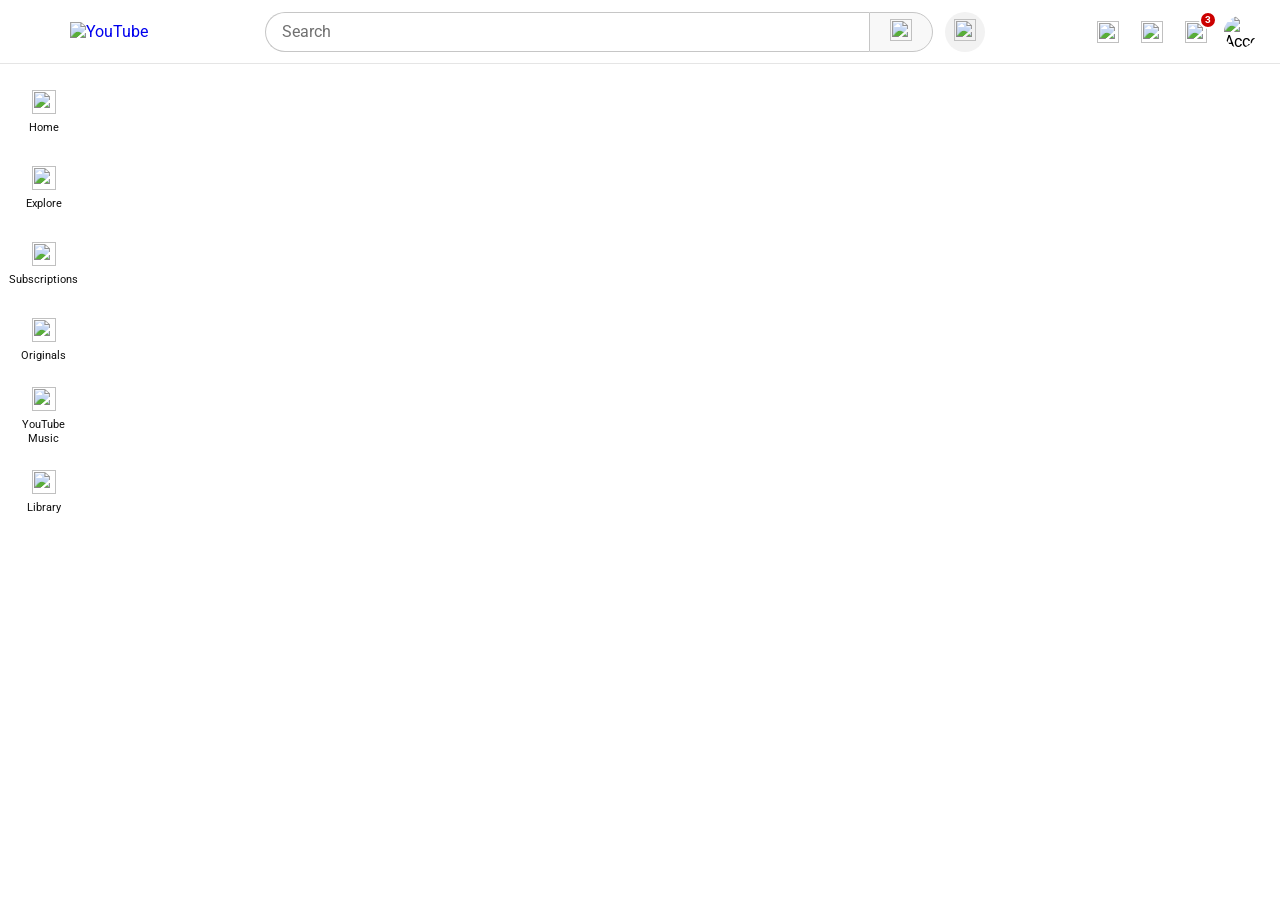
==== index.html @ adae9019 "Add files via upload" ====
<!DOCTYPE html>
<html lang="en">

<head>
    <meta charset="UTF-8">
    <meta name="viewport" content="width=device-width, initial-scale=1.0">

    <title>Youtube Clone</title>

    <link rel="preconnect" href="https://fonts.googleapis.com">
    <link rel="preconnect" href="https://fonts.gstatic.com" crossorigin>

    <link
        href="https://fonts.googleapis.com/css2?family=Roboto:ital,wght@0,100..900;1,100..900&display=swap"
        rel="stylesheet"
    >

    <link rel="stylesheet" href="styles/style.css">
    <link rel="stylesheet" href="styles/header.css">
    <link rel="stylesheet" href="styles/sidebar.css">
    <link rel="stylesheet" href="styles/media.css">
</head>

<body>

    <!-- Header -->
    <header class="header">

        <div class="left-section">
            <button class="icon-button menu-button" type="button" aria-label="Toggle navigation menu" aria-expanded="false">
                <img class="h-menu" src="icons/hamburger-menu.svg" alt="">
            </button>
            <a class="logo-link" href="./" aria-label="YouTube home">
                <span class="logo-desktop"><img class="y-logo" src="icons/youtube-logo.svg" alt="YouTube"></span>
                <span class="logo-mobile" aria-hidden="true"><img src="icons/youtube-logo.svg" alt=""></span>
            </a>
        </div>

        <div class="middle-section">
            <input class="search" type="search" placeholder="Search" aria-label="Search videos" autocomplete="off">

            <button class="y-search" type="button" aria-label="Search">
                <img class="search-logo" src="icons/search.svg" alt="">
            </button>

            <button class="y-voice" type="button" aria-label="Voice search">
                <img class="voice-icon" src="icons/voice-search-icon.svg" alt="">
            </button>
        </div>

        <div class="right-section">

            <button class="header-icon-button" type="button" aria-label="Create">
                <img class="y-upload" src="icons/upload.svg" alt="">
            </button>

            <button class="header-icon-button" type="button" aria-label="YouTube apps">
                <img class="y-app" src="icons/youtube-apps.svg" alt="">
            </button>

            <div class="y-notification-container">
                <button class="header-icon-button notification-button" type="button" aria-label="Notifications">
                    <img class="y-notification" src="icons/notifications.svg" alt="">
                </button>
                <span class="n-count" aria-label="3 unread notifications">3</span>
                <div class="notification-panel" aria-hidden="true">
                    <div class="notification-panel-header">Notifications <button class="mark-read" type="button">Mark all as read</button></div>
                    <div class="notification-item"><strong>New video</strong><span>Your subscriptions have new videos.</span></div>
                    <div class="notification-item"><strong>Welcome back</strong><span>Check out what is trending today.</span></div>
                    <div class="notification-item"><strong>Activity</strong><span>You have 3 new notifications.</span></div>
                </div>
            </div>

            <button class="profile-button" type="button" aria-label="Account">
                <img class="y-user" src="profile/images.png" alt="Account">
            </button>

        </div>

    </header>


    <!-- Sidebar -->
    <aside class="sidebar" aria-label="Primary navigation">

        <a class="sidebar-link" href="./" data-section="Home">
            <img src="icons/home.svg" alt="">
            <div>Home</div>
        </a>

        <a class="sidebar-link" href="pages/unavailable.html?section=Explore" data-section="Explore">
            <img src="icons/explore.svg" alt="">
            <div>Explore</div>
        </a>

        <a class="sidebar-link" href="pages/unavailable.html?section=Subscriptions" data-section="Subscriptions">
            <img src="icons/subscriptions.svg" alt="">
            <div>Subscriptions</div>
        </a>

        <a class="sidebar-link" href="pages/unavailable.html?section=Originals" data-section="Originals">
            <img src="icons/originals.svg" alt="">
            <div>Originals</div>
        </a>

        <a class="sidebar-link" href="pages/unavailable.html?section=YouTube%20Music" data-section="YouTube Music">
            <img src="icons/youtube-music.svg" alt="">
            <div>YouTube Music</div>
        </a>

        <a class="sidebar-link" href="pages/unavailable.html?section=Library" data-section="Library">
            <img src="icons/library.svg" alt="">
            <div>Library</div>
        </a>

    </aside>


    <!-- Main Content -->
    <main>

        <!-- Videos will be generated by videos.js -->
        <div class="video-grid" aria-live="polite"></div>

    </main>


    <!-- JavaScript -->
    <script src="data/videos.js"></script>
    <script src="scripts/script.js"></script>
    
</body>

</html>
---- styles/style.css ----
:root {
    --card-radius: 12px;
    --muted: #606060;
}

html {
    scroll-behavior: smooth;
}

body {
    min-height: 100vh;
}

button,
input {
    font: inherit;
}

.video-grid {
    width: 100%;
    display: grid;
    grid-template-columns: repeat(auto-fill, minmax(280px, 1fr));
    gap: 34px 20px;
    padding: 20px 0;
}

.video-preview {
    min-width: 0;
    cursor: pointer;
}

.thumb-row {
    position: relative;
    overflow: hidden;
    border-radius: var(--card-radius);
    background: #eee;
    aspect-ratio: 16 / 9;
}

.thumbnail-link {
    display: block;
    width: 100%;
    height: 100%;
}

.thumb {
    display: block;
    width: 100%;
    height: 100%;
    object-fit: cover;
    transition: transform .25s ease;
}

.video-preview:hover .thumb {
    transform: scale(1.025);
}

.video-time {
    position: absolute;
    right: 8px;
    bottom: 8px;
    padding: 4px 6px;
    border-radius: 4px;
    background: rgba(0, 0, 0, .9);
    color: #fff;
    font-size: 12px;
    font-weight: 500;
    line-height: 1;
}

.video-bottom {
    display: grid;
    grid-template-columns: 36px minmax(0, 1fr);
    gap: 12px;
    margin-top: 12px;
}

.profile {
    width: 36px;
}

.vid-profile {
    display: block;
    width: 36px;
    height: 36px;
    border-radius: 50%;
    object-fit: cover;
}

.vid-info {
    min-width: 0;
}

.vid-tit {
    display: -webkit-box;
    margin: 0 0 7px;
    overflow: hidden;
    color: #0f0f0f;
    font-size: 16px;
    font-weight: 600;
    line-height: 1.35;
    -webkit-box-orient: vertical;
    -webkit-line-clamp: 2;
}

.vid-author,
.views {
    margin: 0;
    color: var(--muted);
    font-size: 13px;
    line-height: 1.5;
}

.views {
    margin-top: 1px;
}

.empty-state {
    grid-column: 1 / -1;
    min-height: 300px;
    display: grid;
    place-items: center;
    align-content: center;
    gap: 8px;
    text-align: center;
    color: #606060;
}

.empty-state h2,
.empty-state p {
    margin: 0;
}

.empty-state h2 {
    color: #0f0f0f;
    font-size: 22px;
}

.empty-icon {
    width: 64px;
    height: 64px;
    display: grid;
    place-items: center;
    border-radius: 50%;
    background: #f2f2f2;
    font-size: 30px;
}

.dark-mode {
    --muted: #aaa;
    background: #0f0f0f;
    color: #f1f1f1;
}

.dark-mode .header,
.dark-mode .sidebar {
    background: #0f0f0f;
    border-color: #272727;
}

.dark-mode .search {
    border-color: #303030;
    background: #121212;
    color: #f1f1f1;
}

.dark-mode .y-search,
.dark-mode .y-voice,
.dark-mode .icon-button:hover,
.dark-mode .header-icon-button:hover,
.dark-mode .profile-button:hover,
.dark-mode .sidebar-link:hover,
.dark-mode .sidebar-link.active,
.dark-mode .empty-icon {
    background: #272727;
}

.dark-mode .sidebar-link,
.dark-mode .vid-tit,
.dark-mode .empty-state h2 {
    color: #f1f1f1;
}

.dark-mode .n-count {
    border-color: #0f0f0f;
}

@media (prefers-reduced-motion: reduce) {
    html { scroll-behavior: auto; }
    *, *::before, *::after { transition-duration: .01ms !important; animation-duration: .01ms !important; }
}

.dark-mode .sidebar-link img,
.dark-mode .h-menu,
.dark-mode .search-logo,
.dark-mode .voice-icon,
.dark-mode .y-upload,
.dark-mode .y-app,
.dark-mode .y-notification {
    filter: invert(1);
}
---- styles/header.css ----
* {
    box-sizing: border-box;
}

:root {
    --header-height: 64px;
    --border: #e5e5e5;
    --surface: #fff;
    --text: #0f0f0f;
    --muted: #606060;
}

body {
    margin: 0;
    padding: var(--header-height) 24px 24px 104px;
    background: var(--surface);
    color: var(--text);
    font-family: Roboto, Arial, sans-serif;
    transition: background-color .2s ease, color .2s ease;
}

.header {
    height: var(--header-height);
    display: grid;
    grid-template-columns: auto minmax(180px, 1fr) auto;
    align-items: center;
    position: fixed;
    inset: 0 0 auto;
    z-index: 1000;
    padding: 0 20px;
    gap: 20px;
    background: rgba(255, 255, 255, .97);
    border-bottom: 1px solid var(--border);
    backdrop-filter: blur(12px);
}

.left-section,
.middle-section,
.right-section {
    display: flex;
    align-items: center;
    min-width: 0;
}

.left-section {
    gap: 10px;
    flex: 0 0 auto;
}

.logo-link {
    display: flex;
    align-items: center;
    text-decoration: none;
}

.logo-desktop {
    display: flex;
    align-items: center;
}
 
.logo-mobile {
    display: none;
    width: 30px;
    height: 22px;
    overflow: hidden;
    align-items: center;
}

.logo-mobile img {
    width: 94px;
    height: 21px;
    max-width: none;
    flex: none;
}

.y-logo {
    display: block;
    width: 92px;
    height: auto;
}

.icon-button,
.header-icon-button,
.profile-button {
    border: 0;
    background: transparent;
    padding: 0;
    display: grid;
    place-items: center;
    cursor: pointer;
    flex: 0 0 auto;
}

.icon-button {
    width: 40px;
    height: 40px;
    border-radius: 50%;
}

.icon-button:hover,
.header-icon-button:hover,
.profile-button:hover {
    background: #f2f2f2;
}

.h-menu {
    width: 30px;
    display: none;
}

.middle-section {
    width: 100%;
    max-width: 720px;
    justify-self: center;
}

.search {
    min-width: 0;
    width: 100%;
    height: 40px;
    padding: 0 16px;
    border: 1px solid #c6c6c6;
    border-right: 0;
    border-radius: 22px 0 0 22px;
    outline: none;
    font: 400 16px Roboto, Arial, sans-serif;
    background: #fff;
}

.search:focus {
    border-color: #1c62b9;
    box-shadow: inset 1px 0 #1c62b9;
}

.search::placeholder {
    color: #707070;
}

.y-search {
    width: 64px;
    height: 40px;
    border: 1px solid #c6c6c6;
    border-radius: 0 22px 22px 0;
    background: #f8f8f8;
    cursor: pointer;
    flex: 0 0 auto;
}

.y-search:hover {
    background: #f0f0f0;
}

.search-logo {
    width: 22px;
    height: 22px;
}

.y-voice {
    width: 40px;
    height: 40px;
    margin-left: 12px;
    border: 0;
    border-radius: 50%;
    background: #f2f2f2;
    cursor: pointer;
    flex: 0 0 auto;
}

.y-voice:hover {
    background: #e5e5e5;
}

.voice-icon {
    width: 22px;
    height: 22px;
}

.right-section {
    justify-content: flex-end;
    gap: 4px;
    flex: 0 0 auto;
}

.header-icon-button {
    width: 40px;
    height: 40px;
    border-radius: 50%;
}

.y-upload,
.y-app,
.y-notification {
    width: 22px;
    height: 22px;
}

.profile-button {
    width: 40px;
    height: 40px;
    border-radius: 50%;
}

.y-user {
    width: 32px;
    height: 32px;
    border-radius: 50%;
    object-fit: cover;
}

.y-notification-container {
    position: relative;
}

.n-count {
    position: absolute;
    top: -1px;
    right: -1px;
    min-width: 18px;
    height: 18px;
    display: grid;
    place-items: center;
    padding: 0 4px;
    border: 2px solid #fff;
    border-radius: 20px;
    background: #cc0000;
    color: #fff;
    font-size: 10px;
    font-weight: 700;
    line-height: 1;
    pointer-events: none;
    z-index: 2;
}

.n-count.hidden {
    display: none;
}

.notification-panel {
    position: absolute;
    top: 48px;
    right: 0;
    width: min(360px, calc(100vw - 24px));
    overflow: hidden;
    border: 1px solid #e5e5e5;
    border-radius: 14px;
    background: #fff;
    box-shadow: 0 12px 35px rgba(0, 0, 0, .16);
    opacity: 0;
    visibility: hidden;
    transform: translateY(-6px);
    transition: .18s ease;
    pointer-events: none;
}

.notification-panel.open {
    opacity: 1;
    visibility: visible;
    transform: translateY(0);
    pointer-events: auto;
}

.notification-panel-header {
    display: flex;
    align-items: center;
    justify-content: space-between;
    gap: 10px;
    padding: 16px;
    font-size: 16px;
    font-weight: 600;
    border-bottom: 1px solid #eee;
}

.mark-read {
    border: 0;
    background: none;
    color: #065fd4;
    cursor: pointer;
    font-size: 12px;
    font-weight: 500;
}

.notification-item {
    display: flex;
    flex-direction: column;
    gap: 3px;
    padding: 13px 16px;
    border-bottom: 1px solid #f1f1f1;
    font-size: 13px;
}

.notification-item:last-child {
    border-bottom: 0;
}

.notification-item span {
    color: #606060;
    line-height: 1.35;
}

.y-notification.ring {
    animation: ring .5s ease-in-out;
}

@keyframes ring {
    20% {
        transform: rotate(12deg)
    }

    40% {
        transform: rotate(-12deg)
    }

    60% {
        transform: rotate(8deg)
    }

    80% {
        transform: rotate(-6deg)
    }

    100% {
        transform: rotate(0)
    }
}

@media (max-width: 1120px) {
    .header {
        grid-template-columns: auto minmax(150px, 1fr) auto;
        padding-inline: 12px;
        gap: 12px;
    }

    .middle-section {
        max-width: 560px;
    }

    .right-section {
        gap: 0;
    }
}

@media (max-width: 900px) {
    .header {
        grid-template-columns: auto minmax(150px, 1fr) auto;
        gap: 8px;
    }

    .h-menu {
        width: 30px;
        display: block;
    }

    .middle-section {
        max-width: none;
    }
}

@media (max-width: 700px) {
    :root {
        --header-height: 56px;
    }

    body {
        padding: var(--header-height) 12px 18px;
    }

    .header {
        height: var(--header-height);
        grid-template-columns: auto minmax(0, 1fr) auto;
        padding-inline: 6px;
        gap: 6px;
    }

    .logo-desktop {
        display: none;
    }

    .logo-mobile {
        display: flex;
    }

    .left-section {
        gap: 8px;
    }

    .icon-button {
        width: 38px;
        height: 38px;
    }

    .middle-section {
        min-width: 0;
        max-width: 400px;
    }

    .search {
        height: 36px;
        padding-inline: 12px;
        font-size: 14px;
    }

    .y-search {
        width: 44px;
        height: 36px;
    }

    .search-logo {
        width: 19px;
        height: 19px;
    }

    .profile-button {
        width: 36px;
        height: 36px;
    }

    .y-user {
        width: 30px;
        height: 30px;
    }

    .notification-panel {
        right: -45px;
        top: 44px;
    }
}

@media (max-width: 430px) {
    .search {
        font-size: 13px;
        padding-inline: 10px;
    }

    .y-search {
        width: 40px;
    }

    .profile-button {
        width: 34px;
        height: 34px;
    }

    .y-user {
        width: 28px;
        height: 28px;
    }

    .notification-panel {
        right: -52px;
    }
}
---- styles/sidebar.css ----
.sidebar {
    position:fixed; top:var(--header-height); left:0; bottom:0; width:88px; z-index:900;
    padding:10px 8px; overflow-y:auto; background:#fff; border-right:1px solid transparent;
}
.sidebar-link {
    min-height:76px; display:flex; align-items:center; justify-content:center; flex-direction:column; gap:7px;
    border-radius:10px; color:#0f0f0f; cursor:pointer; user-select:none; text-decoration:none;
    transition:background .15s ease, color .15s ease; outline:none;
}
.sidebar-link:hover, .sidebar-link.active { background:#f2f2f2; }
.sidebar-link.active { font-weight:600; }
.sidebar-link img { width:24px; height:24px; object-fit:contain; }
.sidebar-link div { font-size:11px; line-height:1.2; text-align:center; }

@media (max-width:900px) {
    .sidebar { transform:translateX(-105%); }
    .sidebar.active { transform:translateX(0); }
}
---- styles/media.css ----
/* Responsive layout */
@media (min-width: 1400px) {
    .video-grid { grid-template-columns:repeat(4,minmax(0,1fr)); column-gap:24px; }
}

@media (max-width: 1200px) {
    body { padding-left:104px; padding-right:20px; }
    .video-grid { grid-template-columns:repeat(3,minmax(0,1fr)); gap:28px 18px; }
}

@media (max-width: 900px) {
    body { padding-left:20px; padding-right:20px; }
    
    .sidebar { width:240px; padding:12px; border-right:1px solid #e5e5e5; box-shadow:8px 0 24px rgba(0,0,0,.08); transform:translateX(-105%); transition:transform .22s ease; }
    .sidebar.active { transform:translateX(0); }
    .sidebar-link { min-height:50px; flex-direction:row; justify-content:flex-start; gap:18px; padding:0 18px; }
    .sidebar-link div { font-size:14px; }
    body.sidebar-open::after { content:''; position:fixed; inset:var(--header-height) 0 0; z-index:850; background:rgba(0,0,0,.35); }
    .video-grid { grid-template-columns:repeat(2,minmax(0,1fr)); gap:26px 18px; }
}

@media (max-width: 700px) {
    .video-grid { grid-template-columns:1fr; gap:28px; padding-top:12px; }
    .thumb-row { border-radius:10px; }
}

@media (max-width: 400px) {
    .video-grid { gap:24px; }
    .vid-tit { font-size:15px; }
}
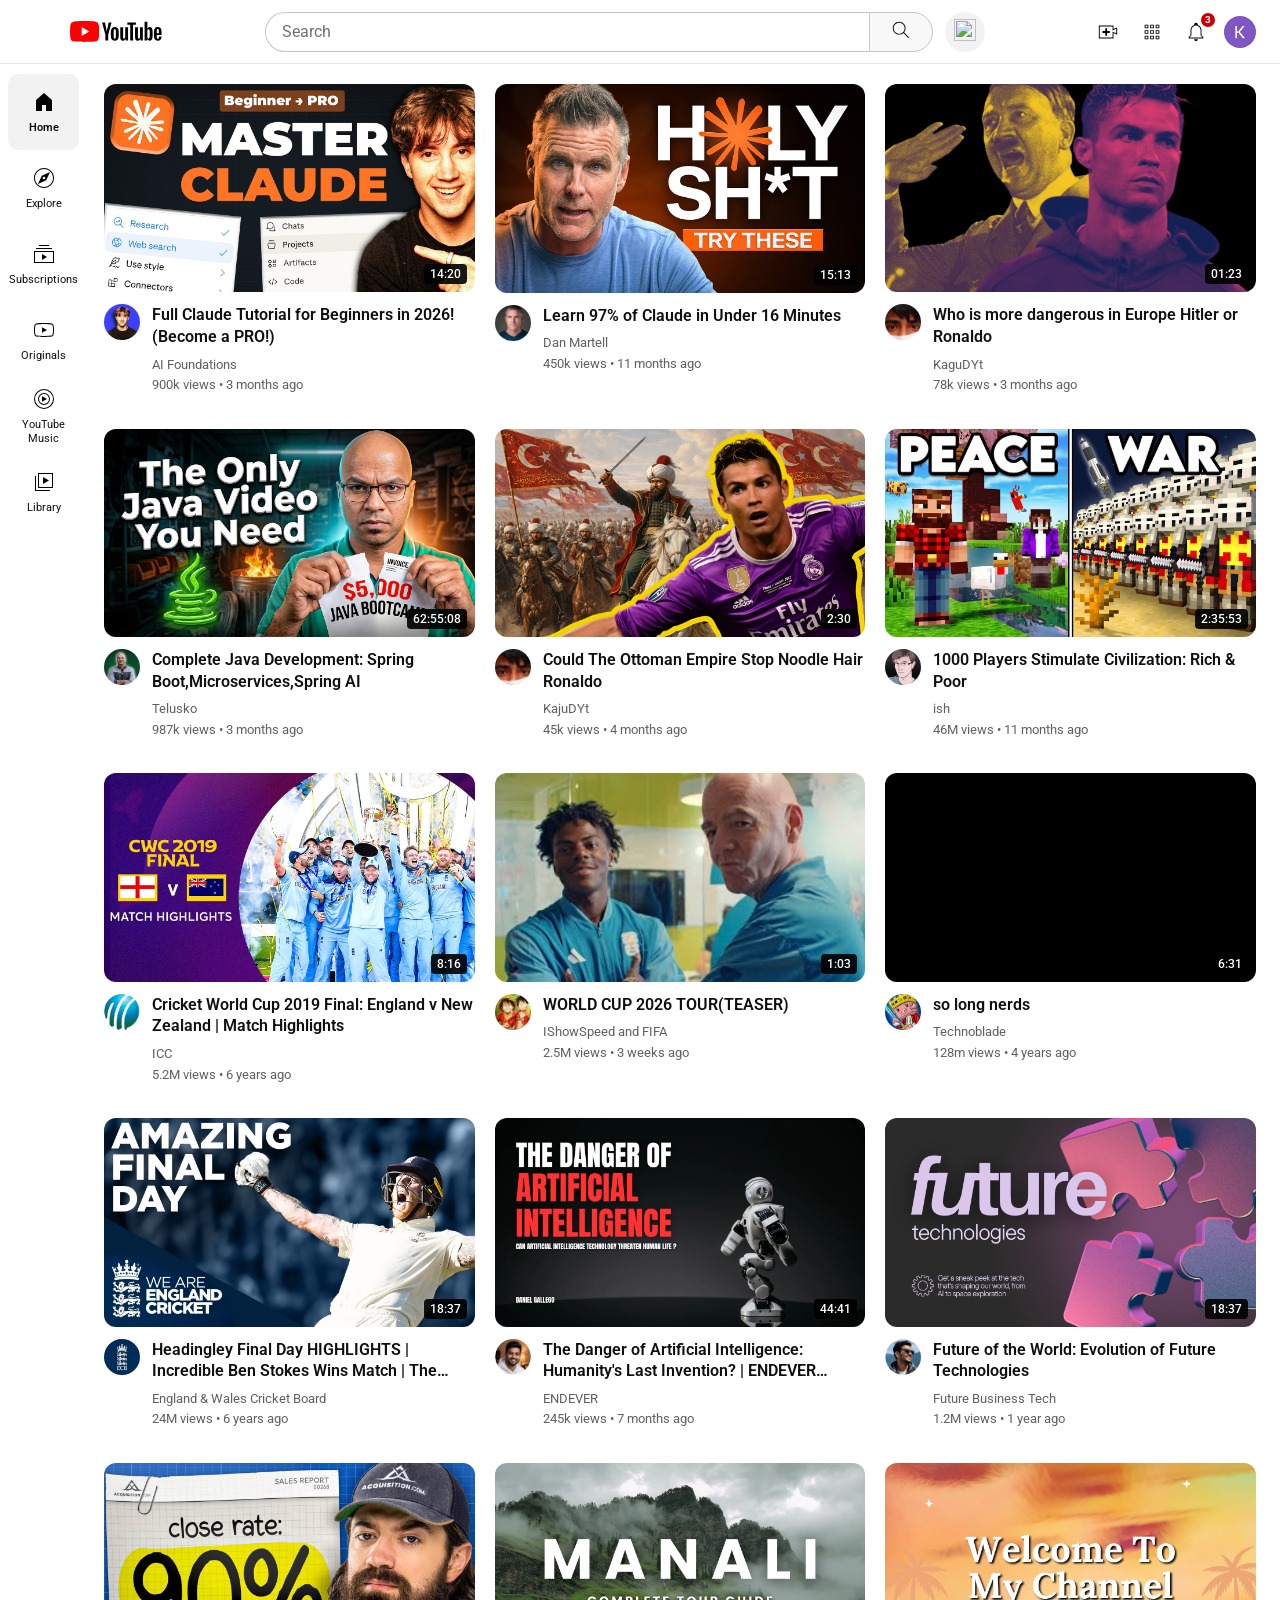
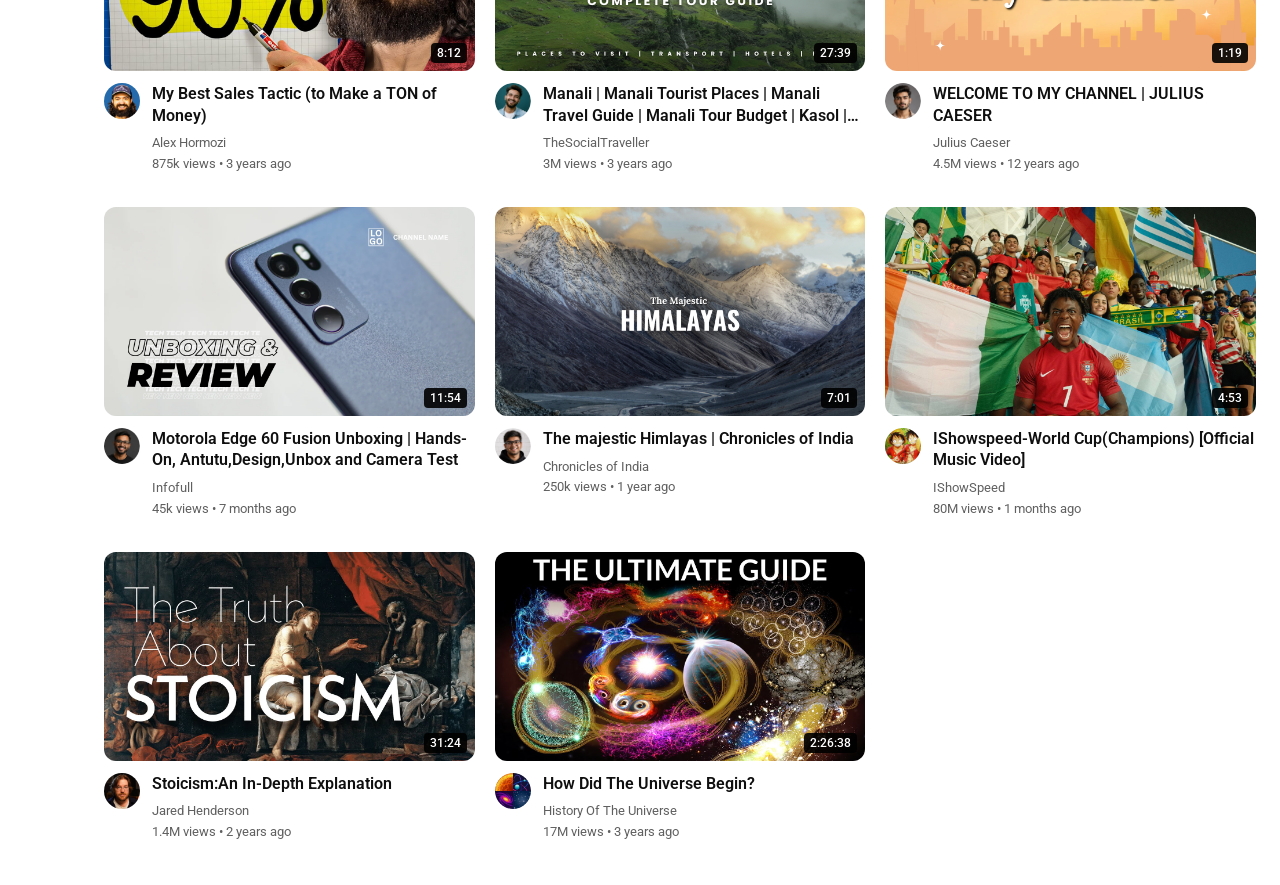
==== commit 5f17ad6c: "Update index.html" ====
--- a/index.html
+++ b/index.html
@@ -14,7 +14,9 @@
         href="https://fonts.googleapis.com/css2?family=Roboto:ital,wght@0,100..900;1,100..900&display=swap"
         rel="stylesheet"
     >
-
+    
+    <link rel="icon" type="image/png" href="images/logo-mobile">
+    
     <link rel="stylesheet" href="styles/style.css">
     <link rel="stylesheet" href="styles/header.css">
     <link rel="stylesheet" href="styles/sidebar.css">
--- a/styles/header.css
+++ b/styles/header.css
@@ -366,7 +366,7 @@
 
     .header {
         height: var(--header-height);
-        grid-template-columns: auto minmax(0, 1fr) auto;
+        grid-template-columns: 90px 1fr 70px;
         padding-inline: 6px;
         gap: 6px;
     }
@@ -389,8 +389,8 @@
     }
 
     .middle-section {
-        min-width: 0;
-        max-width: 400px;
+        min-width: 200px;
+        max-width: 600px;
     }
 
     .search {
@@ -403,7 +403,9 @@
         width: 44px;
         height: 36px;
     }
-
+    .y-app, .y-upload{
+        display: none;
+    }
     .search-logo {
         width: 19px;
         height: 19px;
@@ -426,6 +428,12 @@
 }
 
 @media (max-width: 430px) {
+
+    .middle-section {
+        min-width: 140px;
+        max-width: 600px;
+    }
+
     .search {
         font-size: 13px;
         padding-inline: 10px;
@@ -448,4 +456,4 @@
     .notification-panel {
         right: -52px;
     }
-}+}
